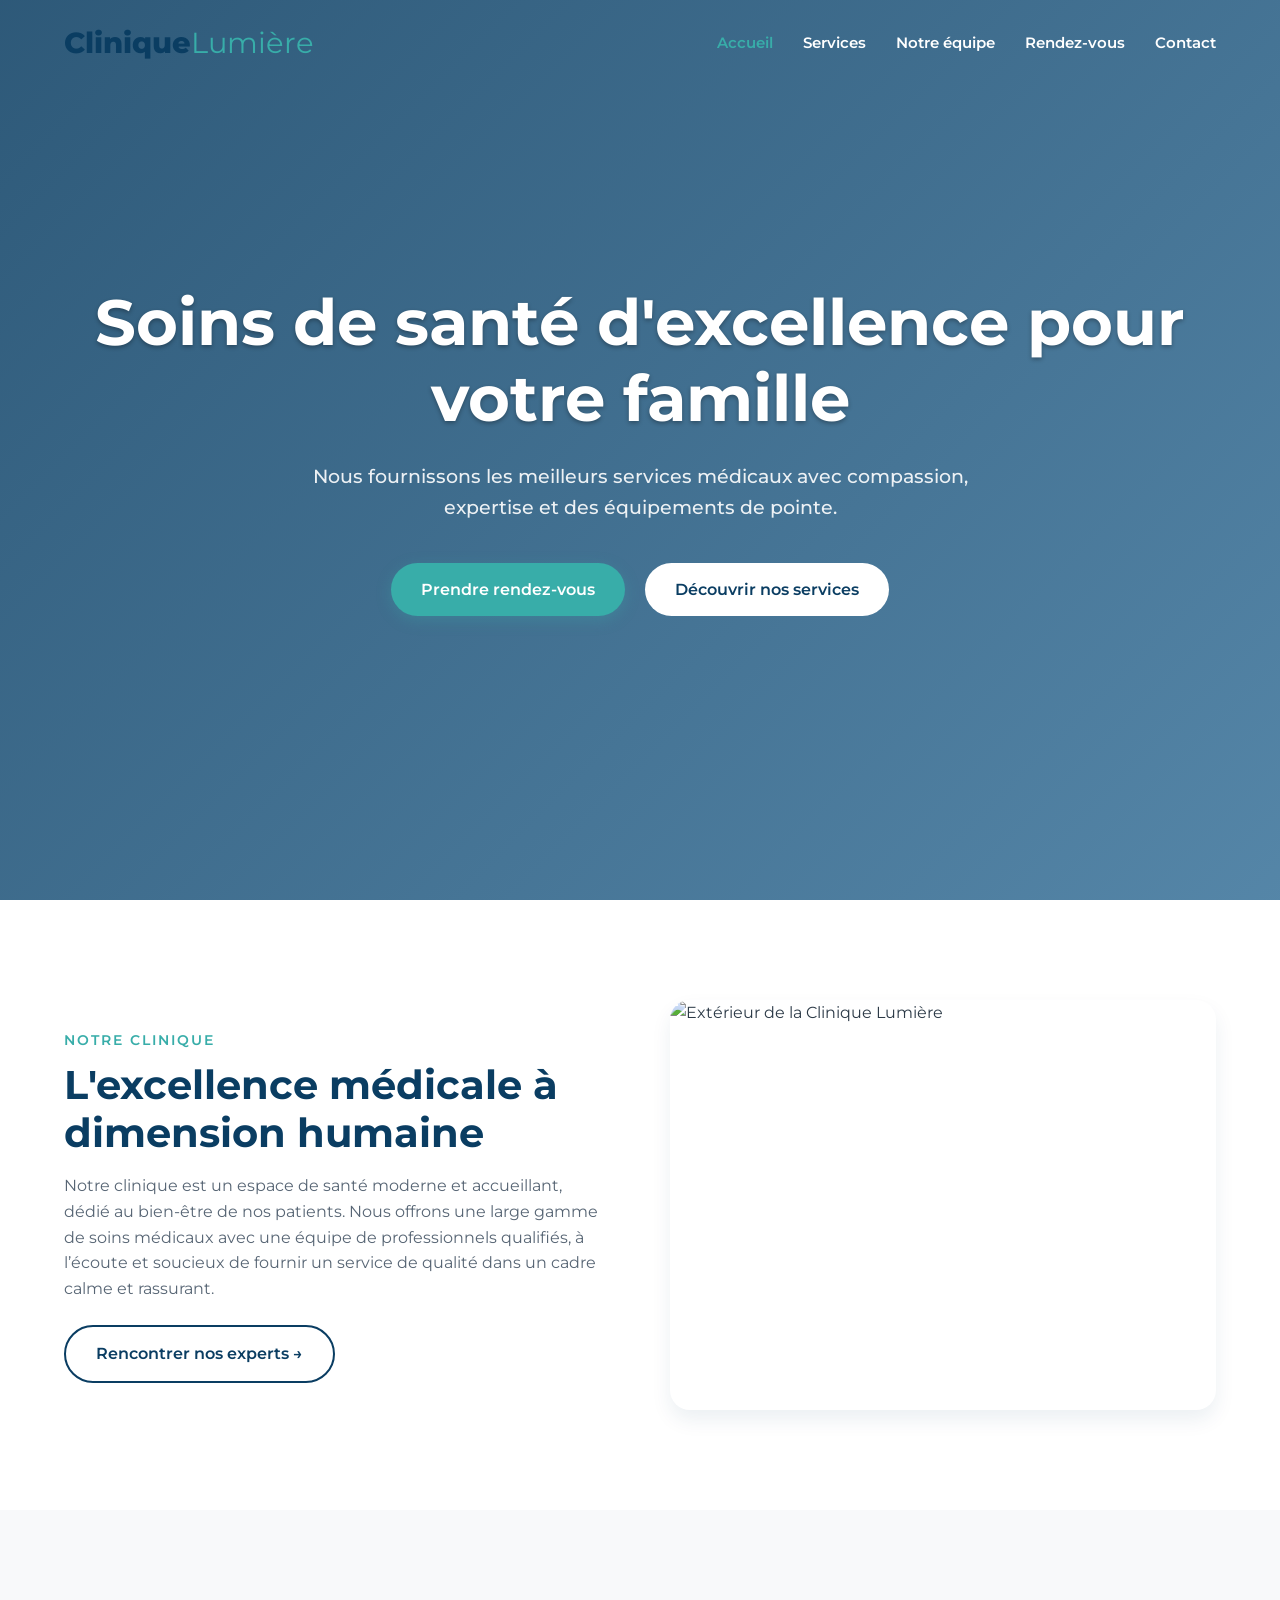
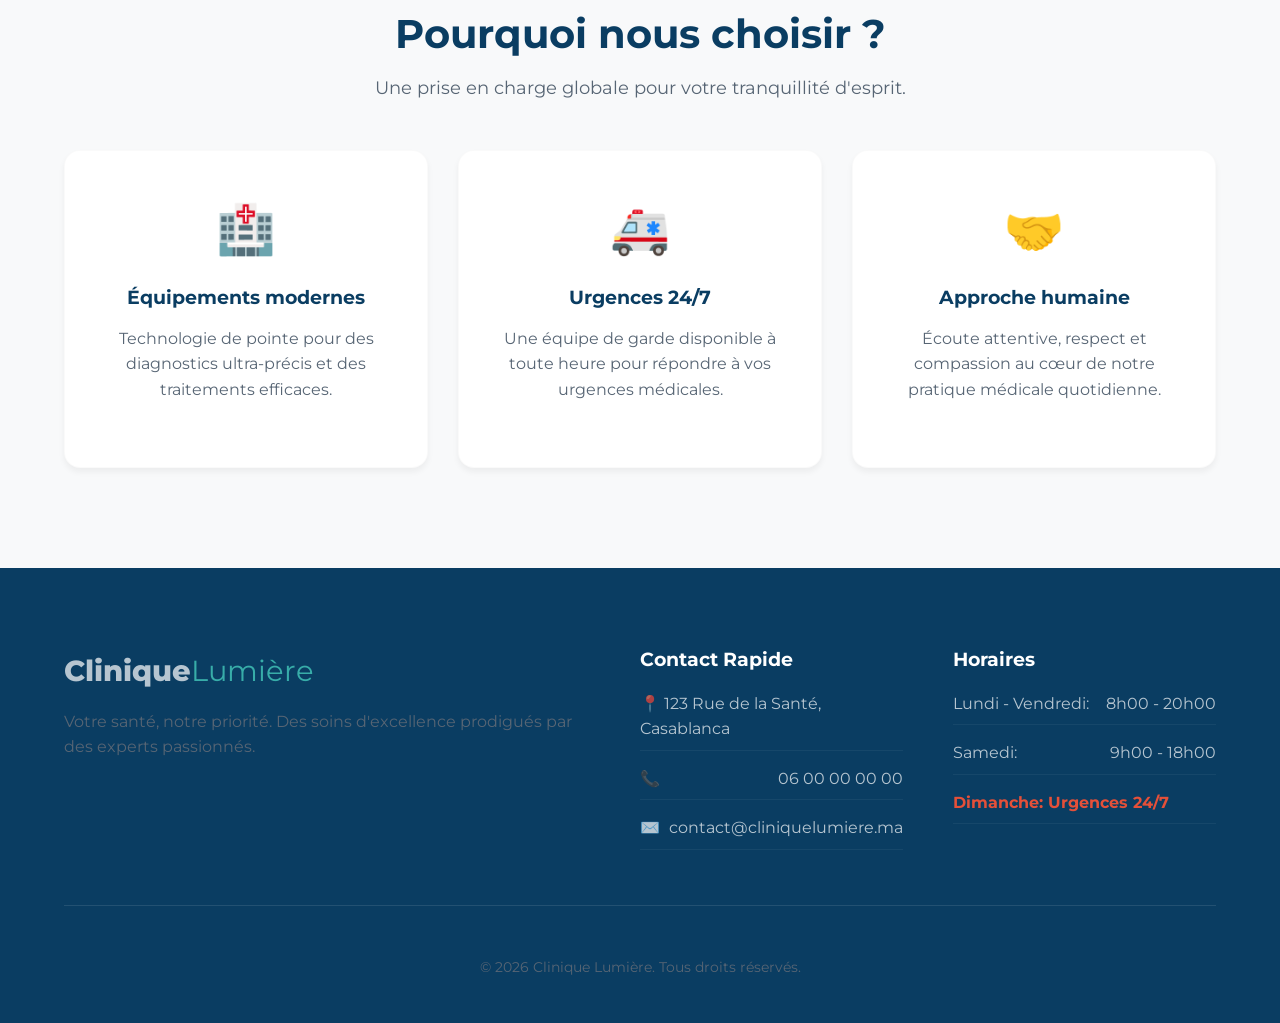
==== index.html @ 3f239d7a "Refactor services page layout and styles; add sticky header and mobile menu functionality - Updated " ====
<!DOCTYPE html>
<html lang="fr">
<head>
    <meta charset="UTF-8">
    <meta name="viewport" content="width=device-width, initial-scale=1.0">
    <title>Clinique Lumière - Accueil</title>
    <link rel="stylesheet" href="style.css">
    <link href="https://fonts.googleapis.com/css2?family=Montserrat:wght@400;500;600;700;800&display=swap" rel="stylesheet">
</head>
<body>
    <header class="header" id="header">
        <div class="container nav-container">
            <a href="index.html" class="logo">Clinique<span>Lumière</span></a>
            <button class="mobile-toggle" aria-label="Ouvrir le menu">
                <span class="bar"></span>
                <span class="bar"></span>
                <span class="bar"></span>
            </button>
            <nav class="nav" id="nav-menu">
                <ul>
                    <li><a href="index.html" class="active">Accueil</a></li>
                    <li><a href="services.html">Services</a></li>
                    <li><a href="equipe.html">Notre équipe</a></li>
                    <li><a href="rendezvous.html">Rendez-vous</a></li>
                    <li><a href="contact.html">Contact</a></li>
                </ul>
            </nav>
        </div> 
    </header>

    <main>
        <section class="hero">
            <div class="container">
                <h1>Soins de santé d'excellence pour votre famille</h1>
                <p class="subtitle">Nous fournissons les meilleurs services médicaux avec compassion, expertise et des équipements de pointe.</p>
                <div class="cta-buttons">
                    <a href="rendezvous.html" class="btn btn-primary">Prendre rendez-vous</a>
                    <a href="services.html" class="btn btn-secondary">Découvrir nos services</a>
                </div>
            </div>
        </section>

        <section class="about section-padding">
            <div class="container">
                <div class="about-content">
                    <div class="about-text fade-in">
                        <span class="tag">Notre Clinique</span>
                        <h2>L'excellence médicale à dimension humaine</h2>
                        <p>Notre clinique est un espace de santé moderne et accueillant, dédié au bien-être de nos patients. Nous offrons une large gamme de soins médicaux avec une équipe de professionnels qualifiés, à l’écoute et soucieux de fournir un service de qualité dans un cadre calme et rassurant.</p>
                        <a href="equipe.html" class="btn btn-outline">Rencontrer nos experts &rarr;</a>
                    </div>
                    <div class="about-image fade-in">
                        <div class="img-wrapper">
                            <img src="hopital.jpg" alt="Extérieur de la Clinique Lumière">
                        </div>
                    </div>
                </div>
            </div>
        </section>

        <section class="features section-padding">
            <div class="container"> 
                <div class="section-header text-center">
                    <h2>Pourquoi nous choisir ?</h2>
                    <p>Une prise en charge globale pour votre tranquillité d'esprit.</p>
                </div>
                <div class="features-grid">
                    <div class="feature-card">
                        <div class="feature-icon">🏥</div>
                        <h3>Équipements modernes</h3>
                        <p>Technologie de pointe pour des diagnostics ultra-précis et des traitements efficaces.</p>
                    </div>
                    <div class="feature-card">
                        <div class="feature-icon">🚑</div>
                        <h3>Urgences 24/7</h3>
                        <p>Une équipe de garde disponible à toute heure pour répondre à vos urgences médicales.</p>
                    </div>
                    <div class="feature-card">
                        <div class="feature-icon">🤝</div>
                        <h3>Approche humaine</h3>
                        <p>Écoute attentive, respect et compassion au cœur de notre pratique médicale quotidienne.</p>
                    </div>
                </div>
            </div>
        </section>
    </main>

    <footer class="footer">
        <div class="container">
            <div class="footer-grid">
                <div class="footer-info">
                    <a href="index.html" class="logo footer-logo">Clinique<span>Lumière</span></a>
                    <p class="footer-desc">Votre santé, notre priorité. Des soins d'excellence prodigués par des experts passionnés.</p>
                </div>
                <div class="footer-links">
                    <h3>Contact Rapide</h3>
                    <ul>
                        <li>📍 123 Rue de la Santé, Casablanca</li>
                        <li>📞 <a href="tel:+212600000000">06 00 00 00 00</a></li>
                        <li>✉️ <a href="mailto:contact@cliniquelumiere.ma">contact@cliniquelumiere.ma</a></li>
                    </ul>
                </div>
                <div class="footer-hours">
                    <h3>Horaires</h3>
                    <ul>
                        <li><span>Lundi - Vendredi:</span> 8h00 - 20h00</li>
                        <li><span>Samedi:</span> 9h00 - 18h00</li>
                        <li><span class="urgency">Dimanche: Urgences 24/7</span></li>
                    </ul>
                </div>
            </div>
            <div class="copyright">
                <p>© 2026 Clinique Lumière. Tous droits réservés.</p>
            </div>
        </div>
    </footer>

    <script src="script.js"></script>
</body>
</html>
---- style.css ----
/* --- VARIABLES & RESET --- */
:root {
    --primary: #0A3D62;       /* Deep Navy Blue */
    --primary-light: #1E5F8C; 
    --secondary: #38ADA9;     /* Teal/Medical Green */
    --accent: #E55039;        /* Soft Red for urgency/alerts */
    --text-dark: #2C3A47;
    --text-muted: #576574;
    --bg-light: #F8F9FA;
    --white: #FFFFFF;
    --shadow-sm: 0 4px 6px rgba(0,0,0,0.05);
    --shadow-md: 0 10px 20px rgba(10, 61, 98, 0.08);
    --transition: all 0.3s cubic-bezier(0.25, 0.8, 0.25, 1);
}

* { margin: 0; padding: 0; box-sizing: border-box; }

html { scroll-behavior: smooth; }

body { 
    font-family: 'Montserrat', sans-serif; 
    line-height: 1.6; 
    color: var(--text-dark);
    background-color: var(--bg-light);
    overflow-x: hidden;
}

.container { width: 90%; max-width: 1200px; margin: 0 auto; }
.section-padding { padding: 100px 0; }
.text-center { text-align: center; }

/* --- TYPOGRAPHY --- */
h1, h2, h3 { color: var(--primary); font-weight: 700; line-height: 1.2; margin-bottom: 1rem; }
h2 { font-size: 2.5rem; }
p { color: var(--text-muted); margin-bottom: 1.5rem; }

.section-header p { font-size: 1.1rem; max-width: 600px; margin: 0 auto 3rem; }
.tag { display: inline-block; color: var(--secondary); font-weight: 600; text-transform: uppercase; letter-spacing: 2px; font-size: 0.85rem; margin-bottom: 10px; }

/* --- HEADER & NAVIGATION --- */
.header { 
    position: fixed; 
    width: 100%; 
    top: 0; 
    z-index: 1000; 
    background: transparent;
    transition: var(--transition);
    padding: 20px 0;
}

/* This is the class that gives the header a solid background */
.header.scrolled {
    background: rgba(255, 255, 255, 0.98);
    backdrop-filter: blur(10px);
    box-shadow: var(--shadow-sm);
    padding: 15px 0;
}

.nav-container { display: flex; justify-content: space-between; align-items: center; }

.logo { font-size: 1.8rem; font-weight: 800; color: var(--primary); text-decoration: none; display: flex; align-items: center;}
.logo span { color: var(--secondary); font-weight: 400;}

/* Desktop Nav */
.nav ul { display: flex; list-style: none; gap: 30px; }
.nav a { color: var(--white); text-decoration: none; font-weight: 600; font-size: 0.95rem; transition: var(--transition); position: relative;}
.header.scrolled .nav a { color: var(--text-dark); }
.nav a:hover, .nav a.active { color: var(--secondary); }

/* Mobile Menu Button */
.mobile-toggle { display: none; background: none; border: none; cursor: pointer; z-index: 1001; }
.mobile-toggle .bar { display: block; width: 25px; height: 3px; margin: 5px auto; transition: var(--transition); background-color: var(--white); border-radius: 3px; }
.header.scrolled .mobile-toggle .bar { background-color: var(--primary); }

/* --- BUTTONS --- */
.btn { display: inline-flex; align-items: center; justify-content: center; padding: 14px 30px; border-radius: 50px; font-weight: 600; text-decoration: none; cursor: pointer; border: none; transition: var(--transition); font-size: 1rem; }
.btn-primary { background: var(--secondary); color: var(--white); box-shadow: 0 4px 15px rgba(56, 173, 169, 0.3); }
.btn-primary:hover { background: #2f9491; transform: translateY(-3px); box-shadow: 0 8px 20px rgba(56, 173, 169, 0.4); }
.btn-secondary { background: var(--white); color: var(--primary); }
.btn-secondary:hover { background: var(--bg-light); transform: translateY(-3px); }
.btn-outline { background: transparent; color: var(--primary); border: 2px solid var(--primary); }
.btn-outline:hover { background: var(--primary); color: var(--white); }

/* --- HERO SECTION --- */
.hero { 
    height: 100vh;
    min-height: 600px;
    display: flex;
    align-items: center;
    background: linear-gradient(135deg, rgba(10, 61, 98, 0.85), rgba(30, 95, 140, 0.75)), url('assets/images/hero-bg.jpg') center/cover;
    text-align: center;
}
.hero h1 { color: var(--white); font-size: 4rem; margin-bottom: 1.5rem; text-shadow: 0 2px 4px rgba(0,0,0,0.3); }
.hero .subtitle { color: rgba(255,255,255,0.9); font-size: 1.2rem; max-width: 700px; margin: 0 auto 2.5rem; font-weight: 500;}
.cta-buttons { display: flex; gap: 20px; justify-content: center; }

/* --- ABOUT & FEATURES --- */
.about { background: var(--white); }
.about-content { display: grid; grid-template-columns: 1fr 1fr; gap: 60px; align-items: center; }
.img-wrapper { position: relative; border-radius: 20px; overflow: hidden; box-shadow: var(--shadow-md); aspect-ratio: 4/3;}
.img-wrapper img { width: 100%; height: 100%; object-fit: cover; transition: var(--transition); }
.img-wrapper:hover img { transform: scale(1.05); }

.features-grid { display: grid; grid-template-columns: repeat(auto-fit, minmax(300px, 1fr)); gap: 30px; }
.feature-card { background: var(--white); padding: 40px 30px; border-radius: 16px; text-align: center; box-shadow: var(--shadow-sm); transition: var(--transition); border: 1px solid rgba(0,0,0,0.02); }
.feature-card:hover { transform: translateY(-10px); box-shadow: var(--shadow-md); }
.feature-icon { font-size: 3rem; margin-bottom: 20px; }

/* --- PRO FORMS (Contact & Rendez-vous) --- */
.rdv-form, .contact-form { 
    background: var(--white); 
    padding: 50px; 
    border-radius: 24px; 
    box-shadow: 0 20px 40px rgba(10, 61, 98, 0.08); 
    border: 1px solid rgba(0,0,0,0.03);
}

.form-group { 
    margin-bottom: 25px;
    text-align: left;
    position: relative;
}

.form-group label {
    display: block;
    margin-bottom: 10px;
    font-weight: 600;
    color: var(--primary);
    font-size: 0.95rem;
    transition: var(--transition);
}

input, select, textarea { 
    width: 100%;
    padding: 16px 20px; 
    background-color: #f4f7f6; 
    border: 2px solid transparent; 
    border-radius: 12px; 
    font-family: inherit; 
    font-size: 1rem;
    color: var(--text-dark);
    transition: all 0.3s ease;
    box-shadow: inset 0 2px 4px rgba(0,0,0,0.02); 
}

input:hover, select:hover, textarea:hover {
    background-color: #eef2f1;
}

input:focus, select:focus, textarea:focus {
    outline: none;
    background-color: var(--white);
    border-color: var(--secondary);
    box-shadow: 0 0 0 4px rgba(56, 173, 169, 0.15); 
}

.rdv-form .btn-primary, .contact-form .btn-primary {
    margin-top: 15px;
    padding: 18px 30px;
    font-size: 1.1rem;
    border-radius: 12px; 
    text-transform: uppercase;
    letter-spacing: 1px;
}

/* --- TOAST NOTIFICATION (SUCCESS POPUP) --- */
.toast {
    position: fixed;
    bottom: -100px;
    left: 50%;
    transform: translateX(-50%);
    background-color: var(--secondary);
    color: var(--white);
    padding: 16px 32px;
    border-radius: 50px;
    box-shadow: 0 10px 30px rgba(56, 173, 169, 0.4);
    font-weight: 600;
    z-index: 2000;
    display: flex;
    align-items: center;
    gap: 12px;
    transition: bottom 0.5s cubic-bezier(0.68, -0.55, 0.265, 1.55); 
}

.toast.show {
    bottom: 40px; 
}

/* --- FOOTER --- */
.footer { background: var(--primary); color: rgba(255,255,255,0.7); padding: 80px 0 20px; }
.footer-grid { display: grid; grid-template-columns: 2fr 1fr 1fr; gap: 50px; margin-bottom: 50px; padding-bottom: 40px; border-bottom: 1px solid rgba(255,255,255,0.1); }
.footer h3 { color: var(--white); font-size: 1.2rem; margin-bottom: 20px; }
.footer-logo { color: var(--white); margin-bottom: 15px; }
.footer ul { list-style: none; }
.footer li { margin-bottom: 15px; display: flex; justify-content: space-between; border-bottom: 1px solid rgba(255,255,255,0.05); padding-bottom: 8px;}
.footer a { color: rgba(255,255,255,0.7); text-decoration: none; transition: var(--transition); }
.footer a:hover { color: var(--secondary); }
.urgency { color: var(--accent); font-weight: 700; }
.copyright { text-align: center; font-size: 0.9rem; }

/* --- MOBILE RESPONSIVE --- */
@media (max-width: 992px) {
    .hero h1 { font-size: 3rem; }
    .about-content { grid-template-columns: 1fr; }
    .about-text { order: 2; text-align: center; }
    .about-image { order: 1; margin-bottom: 30px; }
    .footer-grid { grid-template-columns: 1fr 1fr; }
}

@media (max-width: 768px) {
    .header { background: rgba(255, 255, 255, 0.98); padding: 15px 0; }
    .logo { color: var(--primary); }
    .mobile-toggle { display: block; }
    .mobile-toggle .bar { background-color: var(--primary); }
    
    .nav { position: fixed; top: 0; right: -100%; width: 280px; height: 100vh; background: var(--white); box-shadow: -5px 0 15px rgba(0,0,0,0.1); flex-direction: column; justify-content: center; align-items: center; transition: right 0.4s ease; padding-top: 80px; }
    .nav.active { right: 0; }
    .nav ul { flex-direction: column; width: 100%; text-align: center; gap: 0; }
    .nav li { margin: 0; width: 100%; }
    .nav a { display: block; padding: 20px; color: var(--text-dark); font-size: 1.1rem; border-bottom: 1px solid #f1f2f6; }
    .nav a:hover, .nav a.active { background: var(--bg-light); color: var(--secondary); }
    
    .mobile-toggle.active .bar:nth-child(1) { transform: translateY(8px) rotate(45deg); }
    .mobile-toggle.active .bar:nth-child(2) { opacity: 0; }
    .mobile-toggle.active .bar:nth-child(3) { transform: translateY(-8px) rotate(-45deg); }

    .hero h1 { font-size: 2.2rem; }
    .cta-buttons { flex-direction: column; }
    .btn { width: 100%; }
    .footer-grid { grid-template-columns: 1fr; text-align: center; gap: 30px; }
    .footer li { justify-content: center; gap: 10px; flex-wrap: wrap;}
    
    .rdv-form, .contact-form { padding: 30px 20px; }
}
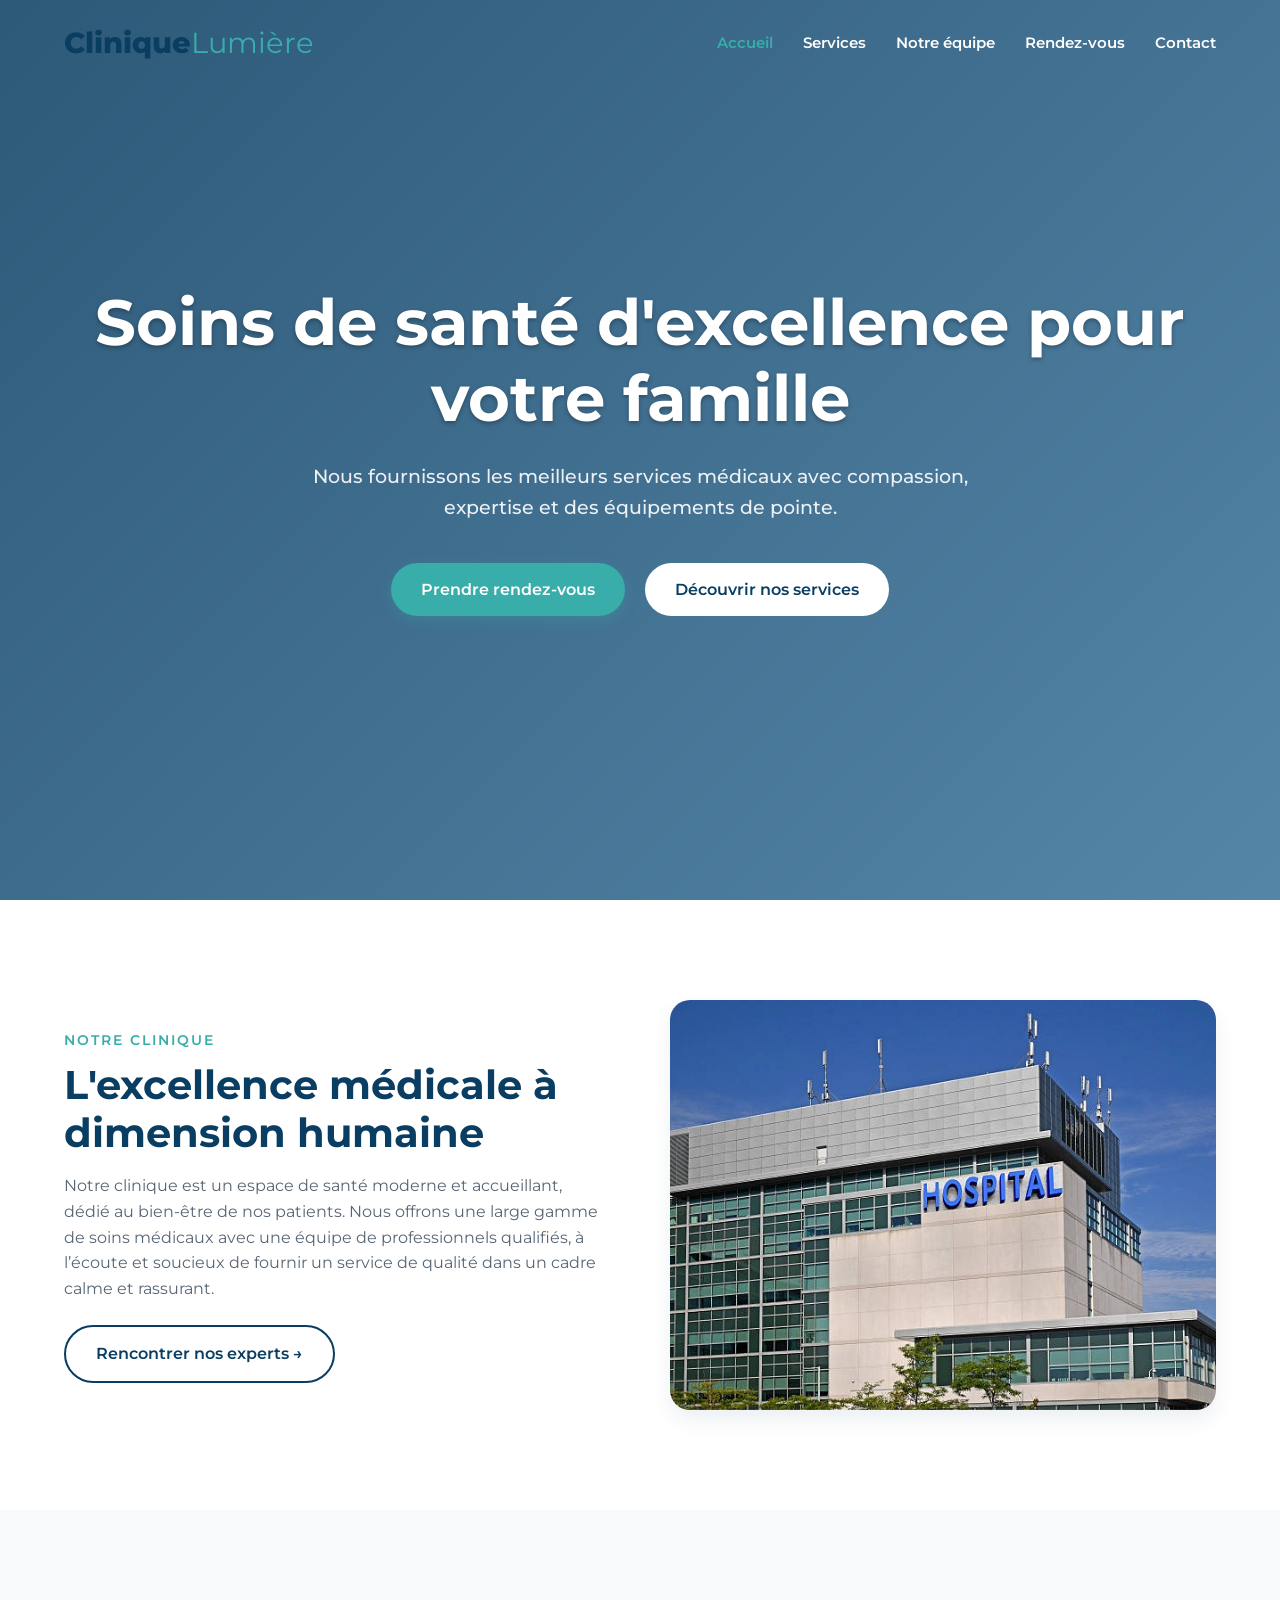
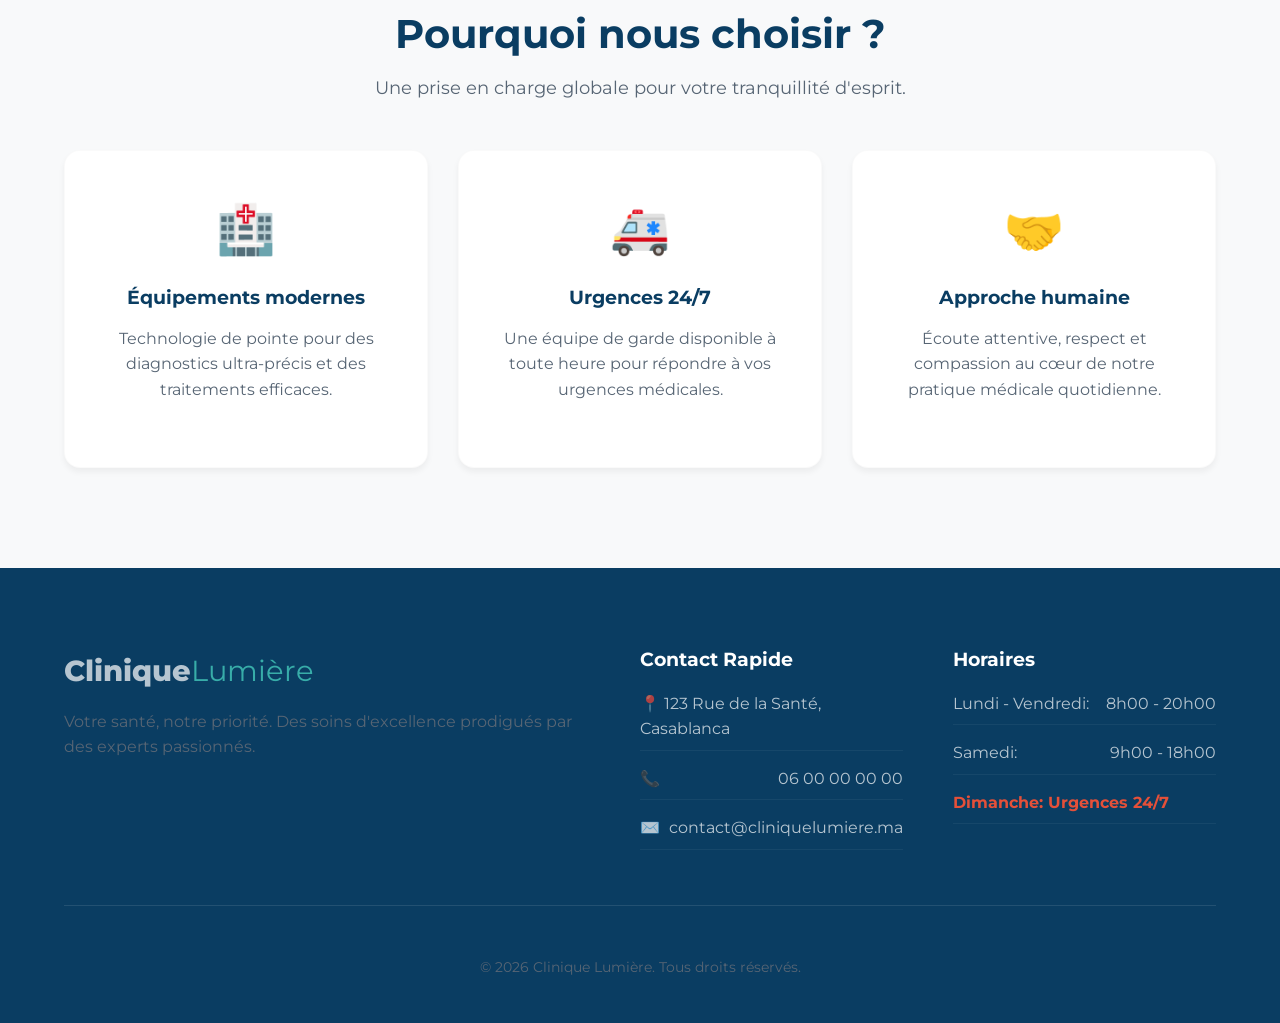
==== commit 06a33d24: "Refactor code structure for improved readability and maintainability" ====
--- a/index.html
+++ b/index.html
@@ -51,7 +51,7 @@
                     </div>
                     <div class="about-image fade-in">
                         <div class="img-wrapper">
-                            <img src="hopital.jpg" alt="Extérieur de la Clinique Lumière">
+                            <img src="image/hopital.jpg" alt="Extérieur de la Clinique Lumière">
                         </div>
                     </div>
                 </div>
